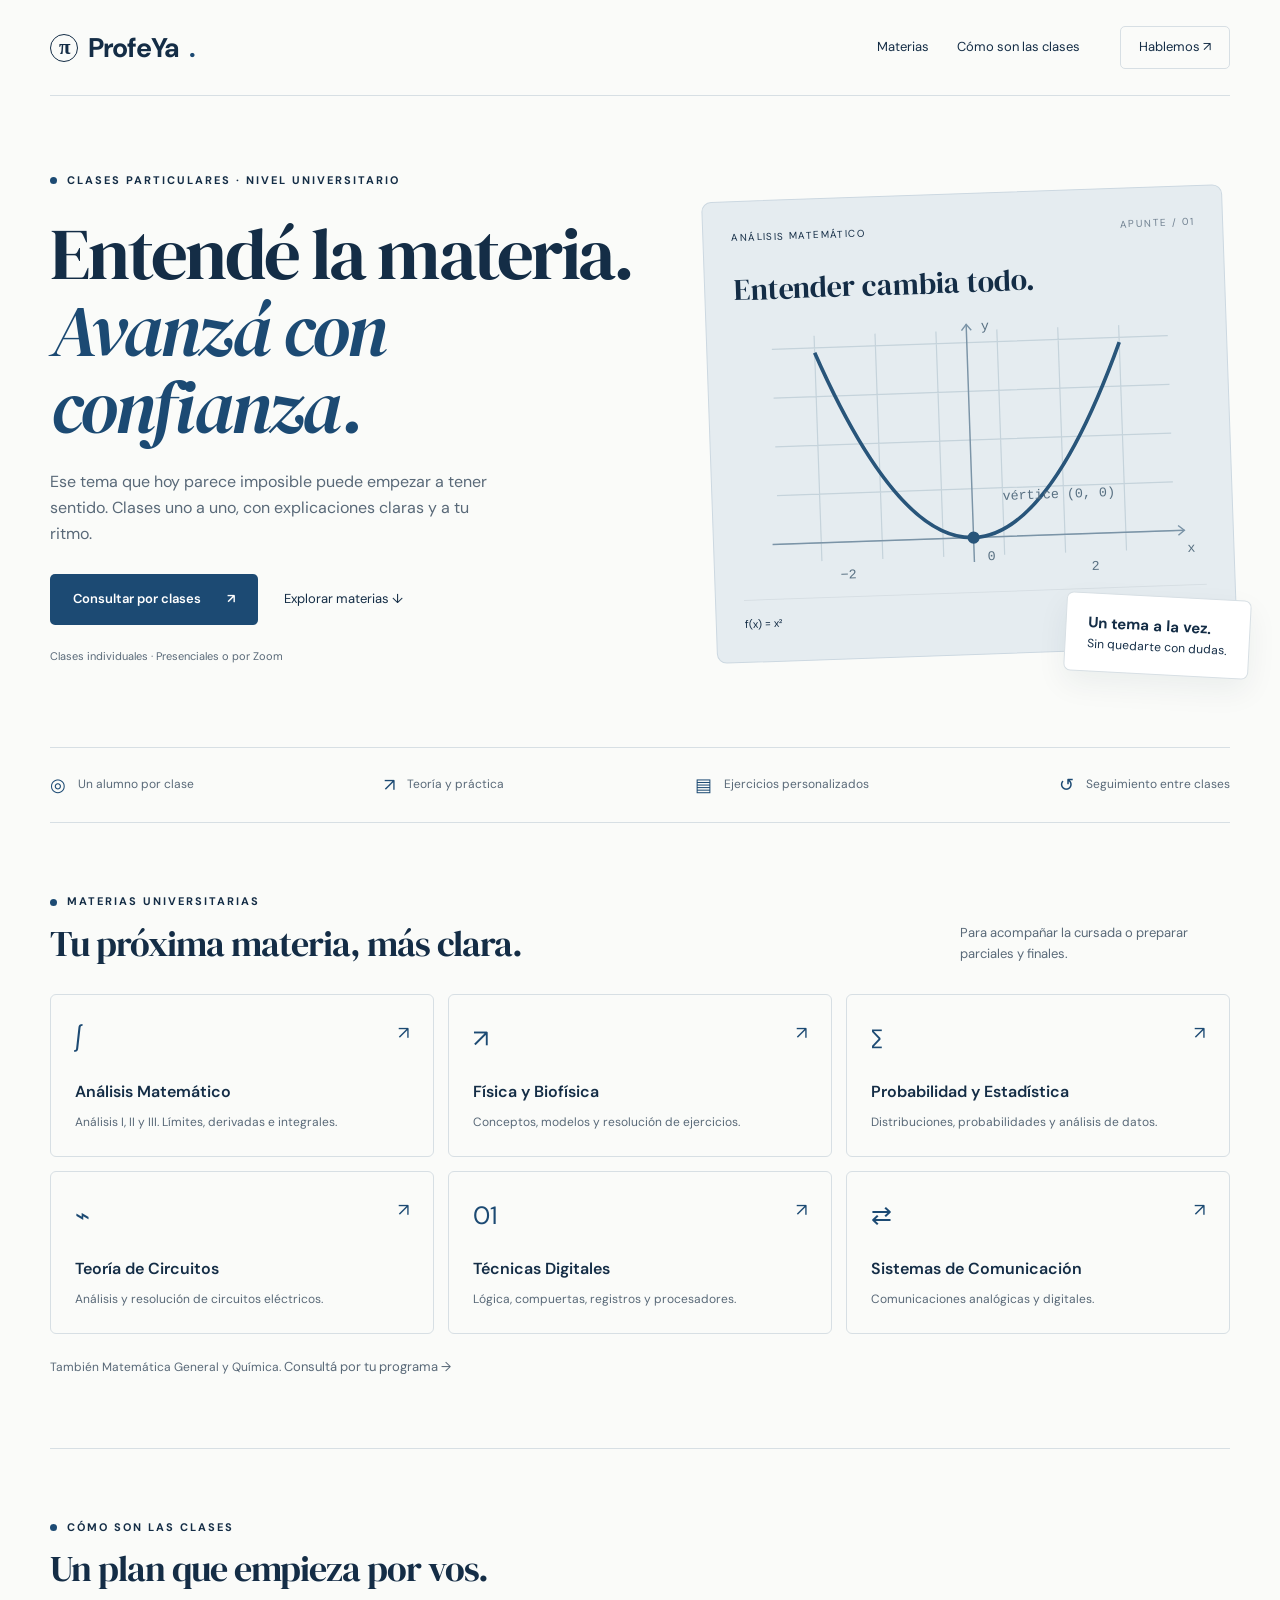
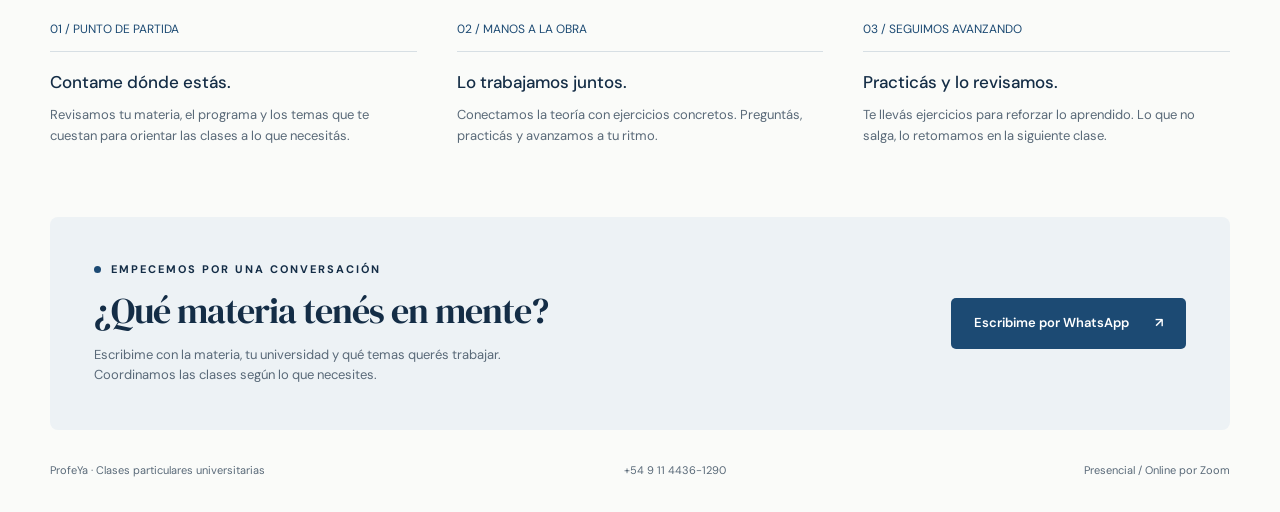
==== disenos/academico.html @ 98400862 "Aplicar diseño académico, agregar propuestas y animaciones" ====
<!doctype html>
<html lang="es">
<head>
  <meta charset="utf-8">
  <meta name="viewport" content="width=device-width, initial-scale=1">
  <meta name="description" content="Clases particulares universitarias de ProfeYa. Análisis matemático, física, estadística y materias de ingeniería. Clases individuales presenciales o por Zoom.">
  <title>ProfeYa · Académico</title>
  <link rel="icon" href="../favicon.svg" type="image/svg+xml">
  <link rel="stylesheet" href="propuestas.css">
</head>
<body class="academico">
  <a href="#contenido" class="skip">Saltar al contenido</a>
  <header class="wrap">
    <nav class="navigation" aria-label="Navegación principal">
      <a class="logo" href="#contenido" aria-label="ProfeYa, inicio"><span class="logo-mark" aria-hidden="true">π</span>ProfeYa<span style="color:var(--accent)">.</span></a>
      <div class="nav-links"><a href="#materias">Materias</a><a href="#metodo">Cómo son las clases</a></div>
      <a class="nav-contact" href="#contacto">Hablemos <span aria-hidden="true">↗</span></a>
    </nav>
  </header>
  <main id="contenido" class="wrap">
    <section class="hero" aria-labelledby="titulo">
      <div>
        <div class="eyebrow">Clases particulares · Nivel universitario</div>
        <h1 id="titulo">Entendé la materia.<br><em>Avanzá con<br>confianza.</em></h1>
        <p class="intro">Ese tema que hoy parece imposible puede empezar a tener sentido. Clases uno a uno, con explicaciones claras y a tu ritmo.</p>
        <div class="actions"><a class="button" href="https://wa.me/5491144361290?text=Hola%2C%20quisiera%20consultar%20por%20clases%20particulares%20universitarias." target="_blank" rel="noopener">Consultar por clases <span aria-hidden="true">↗</span></a><a class="text-link" href="#materias">Explorar materias ↓</a></div>
        <p class="note">Clases individuales · Presenciales o por Zoom</p>
      </div>
      <div class="visual"><div class="graph-card"><div class="card-top"><span>Análisis matemático</span><span>Apunte / 01</span></div><div class="formula">Entender cambia todo.</div><svg class="graph" viewBox="0 0 380 235" role="img" aria-label="Gráfico de la parábola f de x igual a x al cuadrado, con su vértice en el origen">
<g stroke="#c5d3db" stroke-width="1"><path d="M30 30H355M30 70H355M30 110H355M30 150H355M30 190H355M65 20V205M115 20V205M165 20V205M215 20V205M265 20V205M315 20V205"/></g>
<g stroke="#7b94a7" stroke-width="1.2"><path d="M25 190H363M190 210V15"/><path d="m358 186 5 4-5 4M186 20l4-5 4 5" fill="none"/></g>
<path d="M65 34 Q190 346 315 34" stroke="#28557a" stroke-width="3" fill="none"/>
<circle cx="190" cy="190" r="5" fill="#28557a"/>
<g fill="#587082" font-family="monospace" font-size="11"><text x="365" y="208">x</text><text x="202" y="20">y</text><text x="201" y="209">0</text><text x="80" y="220">−2</text><text x="286" y="220">2</text><text x="215" y="160">vértice (0, 0)</text></g>
</svg><div class="card-bottom"><span>f(x) = x²</span><span>De la teoría a la práctica ↗</span></div></div><div class="floating-note"><b>Un tema a la vez.</b>Sin quedarte con dudas.</div></div>
    </section>
    <div class="strip" aria-label="Características de las clases">
      <span><i aria-hidden="true">◎</i> Un alumno por clase</span><span><i aria-hidden="true">↗</i> Teoría y práctica</span><span><i aria-hidden="true">▤</i> Ejercicios personalizados</span><span><i aria-hidden="true">↺</i> Seguimiento entre clases</span>
    </div>
    <section class="section" id="materias" aria-labelledby="titulo-materias">
      <div class="section-heading"><div><div class="eyebrow">Materias universitarias</div><h2 id="titulo-materias">Tu próxima materia, más clara.</h2></div><p>Para acompañar la cursada o preparar parciales y finales.</p></div>
      <div class="subjects">
        <a class="subject" href="https://wa.me/5491144361290?text=Hola%2C%20quisiera%20consultar%20por%20clases%20de%20An%C3%A1lisis%20Matem%C3%A1tico." target="_blank" rel="noopener"><div class="subject-top" aria-hidden="true"><span>∫</span><span>↗</span></div><h3>Análisis Matemático</h3><p>Análisis I, II y III. Límites, derivadas e integrales.</p></a>
        <a class="subject" href="https://wa.me/5491144361290?text=Hola%2C%20quisiera%20consultar%20por%20clases%20de%20F%C3%ADsica%20y%20Biof%C3%ADsica." target="_blank" rel="noopener"><div class="subject-top" aria-hidden="true"><span>↗</span><span>↗</span></div><h3>Física y Biofísica</h3><p>Conceptos, modelos y resolución de ejercicios.</p></a>
        <a class="subject" href="https://wa.me/5491144361290?text=Hola%2C%20quisiera%20consultar%20por%20clases%20de%20Probabilidad%20y%20Estad%C3%ADstica." target="_blank" rel="noopener"><div class="subject-top" aria-hidden="true"><span>∑</span><span>↗</span></div><h3>Probabilidad y Estadística</h3><p>Distribuciones, probabilidades y análisis de datos.</p></a>
        <a class="subject" href="https://wa.me/5491144361290?text=Hola%2C%20quisiera%20consultar%20por%20clases%20de%20Teor%C3%ADa%20de%20Circuitos." target="_blank" rel="noopener"><div class="subject-top" aria-hidden="true"><span>⌁</span><span>↗</span></div><h3>Teoría de Circuitos</h3><p>Análisis y resolución de circuitos eléctricos.</p></a>
        <a class="subject" href="https://wa.me/5491144361290?text=Hola%2C%20quisiera%20consultar%20por%20clases%20de%20T%C3%A9cnicas%20Digitales." target="_blank" rel="noopener"><div class="subject-top" aria-hidden="true"><span>01</span><span>↗</span></div><h3>Técnicas Digitales</h3><p>Lógica, compuertas, registros y procesadores.</p></a>
        <a class="subject" href="https://wa.me/5491144361290?text=Hola%2C%20quisiera%20consultar%20por%20clases%20de%20Sistemas%20de%20Comunicaci%C3%B3n." target="_blank" rel="noopener"><div class="subject-top" aria-hidden="true"><span>⇄</span><span>↗</span></div><h3>Sistemas de Comunicación</h3><p>Comunicaciones analógicas y digitales.</p></a>
      </div>
      <p class="other-subjects">También Matemática General y Química. <a class="text-link" href="#contacto">Consultá por tu programa →</a></p>
    </section>
    <section class="section method" id="metodo" aria-labelledby="titulo-metodo">
      <div class="section-heading"><div><div class="eyebrow">Cómo son las clases</div><h2 id="titulo-metodo">Un plan que empieza por vos.</h2></div></div>
      <div class="steps">
        <article><div class="step-number">01 / PUNTO DE PARTIDA</div><h3>Contame dónde estás.</h3><p>Revisamos tu materia, el programa y los temas que te cuestan para orientar las clases a lo que necesitás.</p></article>
        <article><div class="step-number">02 / MANOS A LA OBRA</div><h3>Lo trabajamos juntos.</h3><p>Conectamos la teoría con ejercicios concretos. Preguntás, practicás y avanzamos a tu ritmo.</p></article>
        <article><div class="step-number">03 / SEGUIMOS AVANZANDO</div><h3>Practicás y lo revisamos.</h3><p>Te llevás ejercicios para reforzar lo aprendido. Lo que no salga, lo retomamos en la siguiente clase.</p></article>
      </div>
    </section>
    <section class="contact" id="contacto" aria-labelledby="titulo-contacto">
      <div><div class="eyebrow">Empecemos por una conversación</div><h2 id="titulo-contacto">¿Qué materia tenés en mente?</h2><p>Escribime con la materia, tu universidad y qué temas querés trabajar. Coordinamos las clases según lo que necesites.</p></div>
      <a class="button" href="https://wa.me/5491144361290?text=Hola%2C%20me%20gustar%C3%ADa%20consultar%20por%20clases.%20Mi%20materia%20es%3A%20" target="_blank" rel="noopener">Escribime por WhatsApp <span aria-hidden="true">↗</span></a>
    </section>
  </main>
  <footer class="wrap"><span>ProfeYa · Clases particulares universitarias</span><a href="tel:+5491144361290">+54 9 11 4436-1290</a><span>Presencial / Online por Zoom</span></footer>
</body>
</html>
---- disenos/propuestas.css ----
@import url('https://fonts.googleapis.com/css2?family=DM+Sans:wght@400;500;600;700&family=DM+Serif+Display:ital@0;1&family=Space+Grotesk:wght@400;500;600;700&display=swap');

* { box-sizing: border-box; }
html { scroll-behavior: smooth; scroll-padding-top: 24px; }
body { margin: 0; background: var(--paper); color: var(--ink); font-family: 'DM Sans', Arial, sans-serif; line-height: 1.6; }
body.academico { --paper: #fafbf9; --ink: #142d46; --muted: #596978; --accent: #1c4a73; --line: #d7dfe4; --surface: #edf2f5; --button: #fff; }
body.cuaderno { --paper: #f6f2e8; --ink: #263e32; --muted: #626d5e; --accent: #315c44; --line: #d6d7c8; --surface: #ececde; --button: #fff; }
body.laboratorio { --paper: #131716; --ink: #f0f2e8; --muted: #a8b3a9; --accent: #c8ed82; --line: #343e36; --surface: #1d2420; --button: #172012; font-family: 'Space Grotesk', Arial, sans-serif; }
a { color: inherit; text-decoration: none; }
button, input, select { font: inherit; }
a:focus-visible, summary:focus-visible { outline: 3px solid var(--accent); outline-offset: 6px; }
.wrap { width: min(1180px, calc(100% - 80px)); margin: auto; }
.navigation { min-height: 96px; display: flex; align-items: center; gap: 40px; border-bottom: 1px solid var(--line); }
.logo { font-size: 27px; font-weight: 700; letter-spacing: -1.3px; margin-right: auto; display: flex; gap: 10px; align-items: center; }
.logo-mark { width: 28px; height: 28px; border: 1.5px solid currentColor; display: inline-flex; align-items: center; justify-content: center; font-family: Georgia, serif; font-size: 21px; border-radius: 50%; }
.nav-links { display: flex; gap: 28px; font-size: 13px; }
.nav-contact { font-size: 13px; border: 1px solid var(--line); padding: 10px 18px; border-radius: 5px; }
.nav-links a:hover, .text-link:hover { text-decoration: underline; text-underline-offset: 5px; }
.eyebrow { font-size: 11px; text-transform: uppercase; letter-spacing: 2px; font-weight: 700; display: flex; align-items: center; gap: 10px; }
.eyebrow::before { content: ''; width: 7px; height: 7px; background: var(--accent); border-radius: 50%; }
.hero { padding: 76px 0 70px; display: grid; grid-template-columns: 1.12fr 1fr; gap: 75px; align-items: center; }
h1 { font-family: 'DM Serif Display', Georgia, serif; font-size: clamp(45px, 5.7vw, 76px); line-height: 1.05; font-weight: 400; letter-spacing: -2.7px; margin: 25px 0; }
h1 em { font-weight: 400; color: var(--accent); }
.intro { color: var(--muted); font-size: 16px; max-width: 440px; margin: 0 0 28px; }
.actions { display: flex; align-items: center; gap: 26px; flex-wrap: wrap; }
.button { display: inline-flex; gap: 26px; align-items: center; justify-content: space-between; background: var(--accent); color: var(--button); border-radius: 5px; padding: 15px 23px; font-size: 13px; font-weight: 600; transition: transform .2s, opacity .2s; }
.button:hover { transform: translateY(-2px); opacity: .9; }
.text-link { font-size: 13px; }
.note { margin-top: 23px; font-size: 11px; color: var(--muted); }
.visual { position: relative; min-width: 0; }
.graph-card { padding: 28px; background: #e5ecf0; border: 1px solid #ccd8e1; border-radius: 10px; transform: rotate(-2deg); }
.card-top { display: flex; justify-content: space-between; gap: 10px; font-size: 10px; letter-spacing: 1.4px; text-transform: uppercase; }
.card-top span:last-child { opacity: .55; }
.formula { font-family: 'DM Serif Display', Georgia, serif; font-size: 30px; margin: 20px 0 0; }
.graph { width: 100%; height: auto; display: block; }
.card-bottom { border-top: 1px solid var(--line); padding-top: 15px; font-size: 11px; display: flex; justify-content: space-between; }
.floating-note { position: absolute; right: -20px; bottom: -20px; background: #fff; border: 1px solid var(--line); box-shadow: 0 12px 30px #122c4510; border-radius: 7px; padding: 17px 22px; font-size: 12px; transform: rotate(3deg); }
.floating-note b { display: block; font-size: 15px; }
.strip { display: flex; justify-content: space-between; gap: 20px; border-block: 1px solid var(--line); padding: 23px 0; color: var(--muted); font-size: 12px; }
.strip span { display: flex; gap: 12px; align-items: center; }
.strip i { color: var(--accent); font-style: normal; font-size: 18px; }
.section { padding: 70px 0; }
.section-heading { display: flex; justify-content: space-between; align-items: end; gap: 30px; margin-bottom: 30px; }
.section-heading h2, .contact h2 { font-family: 'DM Serif Display', Georgia, serif; font-size: 36px; letter-spacing: -1px; font-weight: 400; line-height: 1.15; margin: 12px 0 0; }
.section-heading p { color: var(--muted); font-size: 13px; max-width: 270px; margin: 0; }
.subjects { display: grid; grid-template-columns: repeat(3, 1fr); gap: 14px; }
.subject { border: 1px solid var(--line); border-radius: 6px; padding: 24px; transition: background .2s, transform .2s; }
.subject:hover { background: var(--surface); transform: translateY(-3px); }
.subject-top { display: flex; justify-content: space-between; color: var(--accent); font-size: 25px; }
.subject-top span:last-child { font-size: 18px; }
.subject h3 { font-size: 16px; margin: 20px 0 8px; font-weight: 600; }
.subject p { font-size: 12px; color: var(--muted); margin: 0; }
.other-subjects { font-size: 12px; color: var(--muted); margin: 23px 0 0; }
.method { border-top: 1px solid var(--line); }
.steps { display: grid; grid-template-columns: repeat(3, 1fr); gap: 40px; }
.step-number { font-size: 12px; color: var(--accent); border-bottom: 1px solid var(--line); padding-bottom: 12px; }
.steps h3 { font-size: 17px; font-weight: 500; margin-bottom: 9px; }
.steps p { color: var(--muted); font-size: 13px; margin: 0; }
.contact { background: var(--surface); padding: 44px; display: flex; align-items: center; justify-content: space-between; gap: 35px; border-radius: 8px; }
.contact p { color: var(--muted); font-size: 13px; max-width: 450px; margin-bottom: 0; }
.contact .button { flex-shrink: 0; }
footer { padding: 32px 0; display: flex; gap: 20px; justify-content: space-between; font-size: 11px; color: var(--muted); }
.skip { position: fixed; left: 16px; top: -100px; z-index: 10; padding: 12px; background: var(--paper); }
.skip:focus { top: 16px; }

/* Cuaderno: papel, composición editorial y una hoja de ejercicios. */
.cuaderno .logo { font-family: 'DM Serif Display', Georgia, serif; font-weight: 400; }
.cuaderno .logo-mark { border-radius: 3px; transform: rotate(-8deg); }
.cuaderno .hero { gap: 90px; padding-block: 65px 85px; }
.cuaderno h1 { font-size: clamp(46px, 5.9vw, 78px); }
.cuaderno h1 em { text-decoration: underline; text-decoration-color: #c3be7b; text-decoration-thickness: 3px; text-underline-offset: 8px; }
.cuaderno .button { border-radius: 30px; }
.cuaderno .nav-contact { border-radius: 30px; }
.notebook { background: #fffcf3; padding: 26px 30px 30px 45px; transform: rotate(3deg); box-shadow: 6px 9px 0 #e5e0d3; border: 1px solid #dedbcb; position: relative; background-image: linear-gradient(#84986c20 1px, transparent 1px); background-size: 100% 32px; }
.notebook::before { content: ''; position: absolute; left: 28px; top: 0; bottom: 0; border-left: 1px solid #cf9b8766; }
.tape { width: 110px; height: 30px; background: #ddd5a9b3; position: absolute; top: -16px; left: calc(50% - 55px); transform: rotate(-7deg); }
.handwriting { font-family: 'DM Serif Display', Georgia, serif; font-style: italic; }
.notebook h2 { font-size: 28px; margin: 24px 0 10px; }
.notebook .equation { font-family: Georgia, serif; font-size: 28px; margin: 20px 0; }
.notebook .working { font-size: 14px; line-height: 32px; margin: 0; }
.solution { display: inline-block; border: 2px solid #577a55; padding: 2px 19px; border-radius: 50%; margin-top: 20px; font-family: Georgia, serif; font-size: 27px; transform: rotate(-7deg); }
.scribble { text-align: right; color: #647348; font-size: 19px; margin: 24px 0 32px; }
.cuaderno .floating-note { background: #e8e8c9; right: -18px; bottom: -34px; border-radius: 0; border: 0; transform: rotate(-5deg); }
.cuaderno .strip { border-block-style: dashed; }
.cuaderno .subject { border-radius: 0; border-width: 0 0 1px; padding: 22px 12px; }
.cuaderno .subject-top { font-family: Georgia, serif; }
.cuaderno .contact { border-radius: 0; background: #e4e8d8; }

/* Laboratorio: grilla técnica, contraste y tipografía geométrica. */
.laboratorio .logo-mark { border-radius: 0; border-color: var(--accent); color: var(--accent); font-family: monospace; }
.laboratorio .hero { grid-template-columns: 1.1fr 1fr; gap: 50px; padding-block: 70px; }
.laboratorio h1 { font-family: 'Space Grotesk', Arial, sans-serif; font-weight: 500; font-size: clamp(43px, 5.2vw, 69px); letter-spacing: -3px; }
.laboratorio h1 em { font-style: normal; }
.laboratorio .button, .laboratorio .nav-contact, .laboratorio .subject, .laboratorio .contact { border-radius: 0; }
.laboratorio .eyebrow { font-family: monospace; letter-spacing: 1.4px; }
.terminal { background-color: #1c241e; background-image: linear-gradient(#a6bc8810 1px, transparent 1px), linear-gradient(90deg, #a6bc8810 1px, transparent 1px); background-size: 28px 28px; border: 1px solid #485840; padding: 22px; }
.terminal .formula { color: var(--accent); font-family: monospace; font-size: 25px; }
.terminal .card-top, .terminal .card-bottom { font-family: monospace; }
.terminal .card-top { color: var(--accent); }
.terminal .card-bottom { color: #b4c0ac; }
.terminal .graph { color: var(--accent); }
.terminal-caption { display: flex; justify-content: space-between; margin-top: 13px; font: 10px monospace; color: var(--muted); }
.laboratorio .strip { padding-block: 20px; }
.laboratorio .section-heading h2, .laboratorio .contact h2 { font-family: 'Space Grotesk', Arial, sans-serif; font-weight: 500; }
.laboratorio .subjects { gap: 0; border-top: 1px solid var(--line); border-left: 1px solid var(--line); }
.laboratorio .subject { border-top: 0; border-left: 0; }
.laboratorio .subject:hover { transform: none; }
.laboratorio .contact { border: 1px solid #536d37; }

@media(min-width:1500px) { .hero { padding-block: 95px; } }
@media(max-width:1000px) { .wrap { width: calc(100% - 48px); }.hero, .cuaderno .hero, .laboratorio .hero { gap: 40px; } .navigation { gap: 20px; }.nav-links { gap: 18px; }.floating-note { right: -8px; }.contact { padding: 32px; } }
@media(max-width:760px) {
  .wrap { width: calc(100% - 40px); }.navigation { min-height: 76px; gap: 16px; }.logo { font-size: 24px; }.nav-links { display: none; }.nav-contact { padding: 8px 12px; font-size: 12px; }
  .hero, .cuaderno .hero, .laboratorio .hero { grid-template-columns: 1fr; padding-block: 42px 55px; gap: 45px; }
  h1, .cuaderno h1, .laboratorio h1 { font-size: clamp(43px, 9vw, 65px); letter-spacing: -2px; }
  .intro { max-width: 520px; }.visual { width: min(100% - 12px, 480px); margin: auto; }.graph-card { padding: 22px; }.notebook { padding-right: 24px; }
  .strip { display: grid; grid-template-columns: 1fr 1fr; gap: 12px; font-size: 11px; }.strip span { gap: 7px; }.section { padding-block: 45px; }.section-heading { align-items: start; flex-direction: column; gap: 15px; }.section-heading h2, .contact h2 { font-size: 31px; }.section-heading p { max-width: 100%; }
  .subjects { grid-template-columns: repeat(2, 1fr); gap: 10px; }.subject { padding: 18px; }.subject h3 { font-size: 15px; }.steps { grid-template-columns: 1fr; gap: 25px; }.contact { flex-direction: column; align-items: start; padding: 27px; }footer { flex-direction: column; gap: 8px; }
}
@media(max-width:380px) { .subjects { grid-template-columns: 1fr; }.actions { gap: 18px; }.nav-contact { padding: 7px; }.logo-mark { display: none; }.floating-note { padding: 12px; }.card-top { letter-spacing: .6px; } }
@media(prefers-reduced-motion:reduce) { html { scroll-behavior: auto; }* { transition: none !important; } }
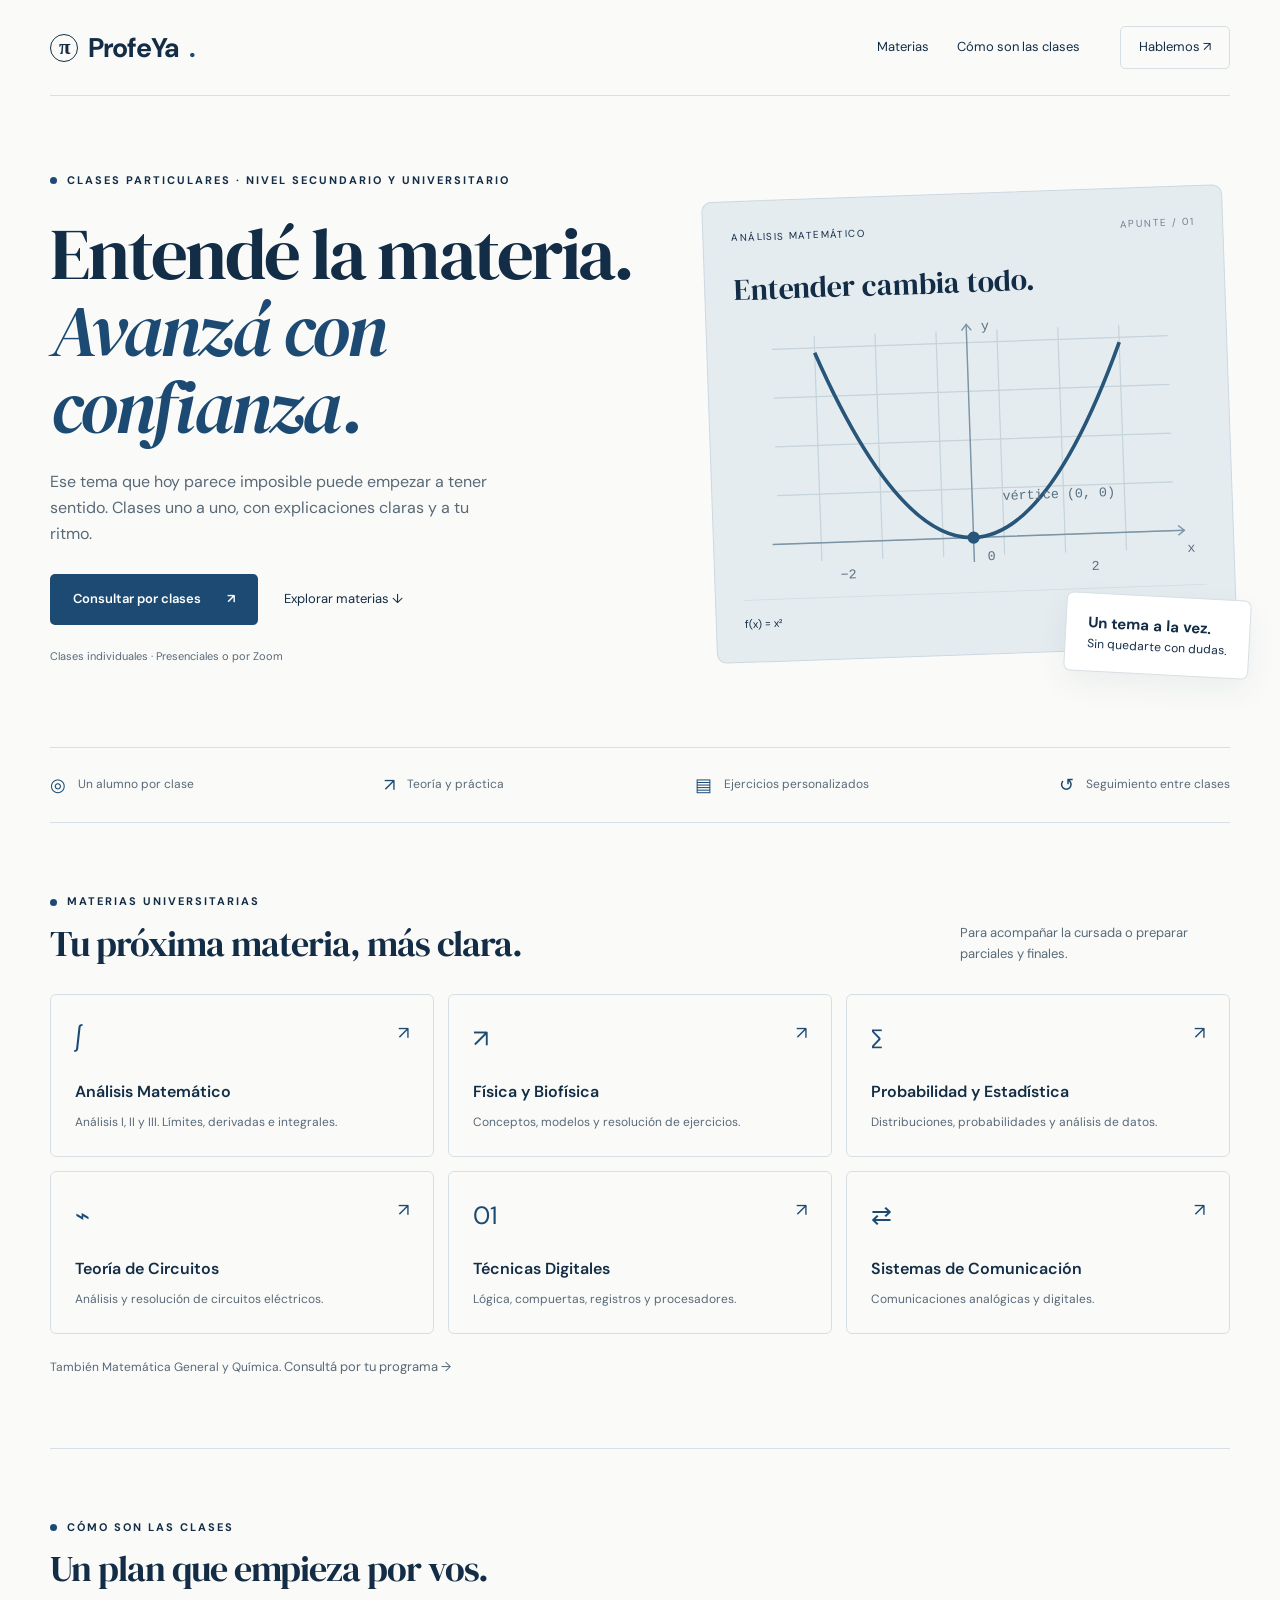
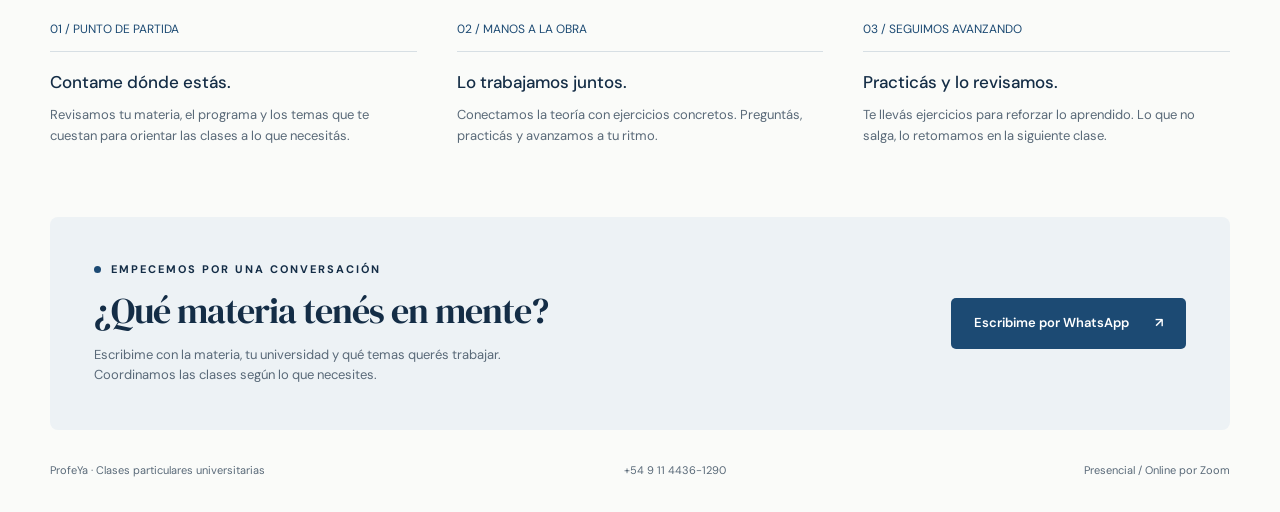
==== commit d45de62e: "Actualizar leyenda a nivel secundario y universitario" ====
--- a/disenos/academico.html
+++ b/disenos/academico.html
@@ -20,7 +20,7 @@
   <main id="contenido" class="wrap">
     <section class="hero" aria-labelledby="titulo">
       <div>
-        <div class="eyebrow">Clases particulares · Nivel universitario</div>
+        <div class="eyebrow">Clases particulares · Nivel Secundario y Universitario</div>
         <h1 id="titulo">Entendé la materia.<br><em>Avanzá con<br>confianza.</em></h1>
         <p class="intro">Ese tema que hoy parece imposible puede empezar a tener sentido. Clases uno a uno, con explicaciones claras y a tu ritmo.</p>
         <div class="actions"><a class="button" href="https://wa.me/5491144361290?text=Hola%2C%20quisiera%20consultar%20por%20clases%20particulares%20universitarias." target="_blank" rel="noopener">Consultar por clases <span aria-hidden="true">↗</span></a><a class="text-link" href="#materias">Explorar materias ↓</a></div>
